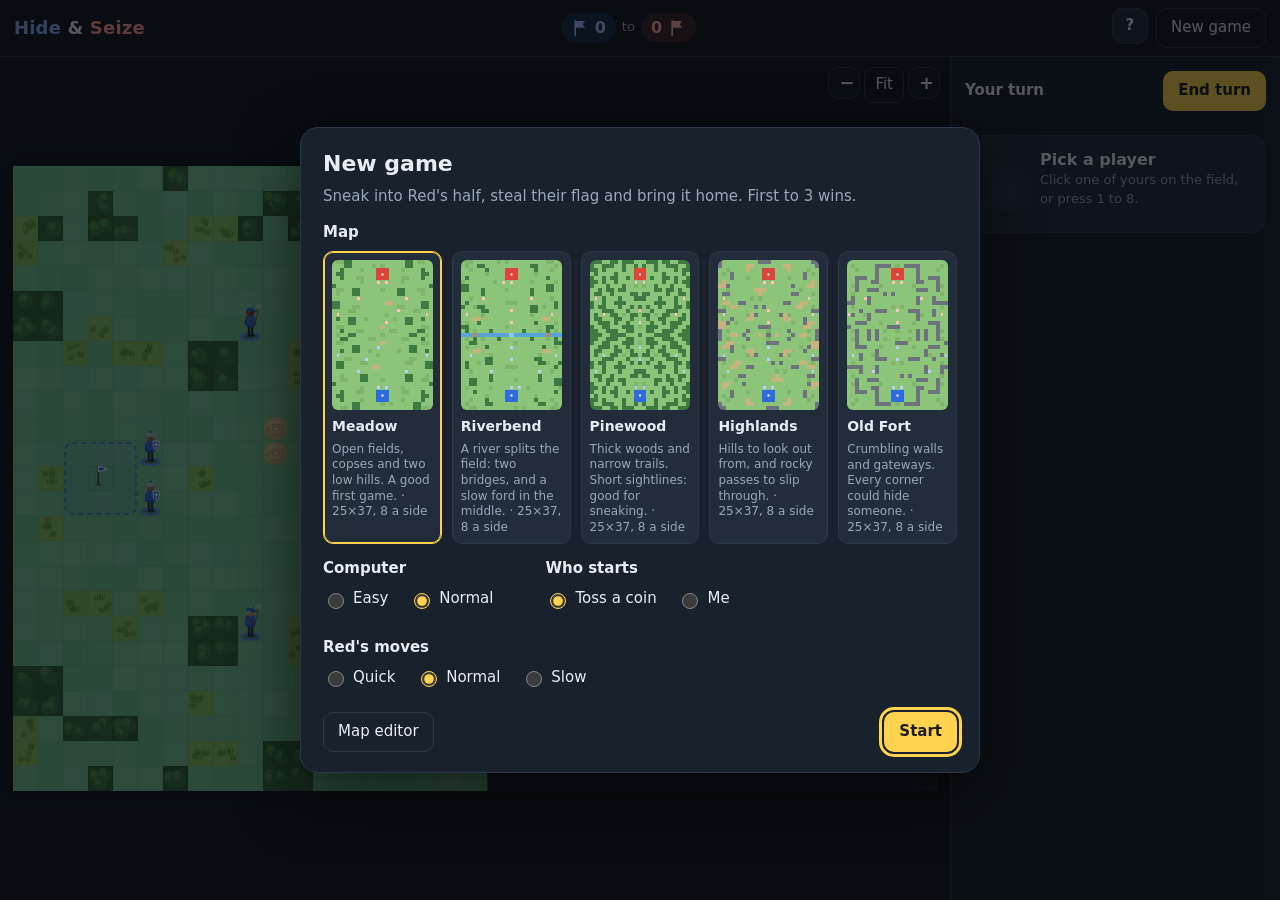
==== index.html @ 649b5154 "Hide & Seize: turn-based capture the flag, with a map editor A turn-based stealth game of capture th" ====
<!DOCTYPE html>
<html lang="en">
<head>
<meta charset="utf-8">
<meta name="viewport" content="width=device-width, initial-scale=1, viewport-fit=cover">
<meta name="referrer" content="no-referrer">
<meta name="theme-color" content="#121821">
<title>Hide &amp; Seize: turn-based capture the flag in your browser</title>
<meta name="description" content="A free turn-based stealth game of capture the flag against the computer. Hide in the long grass, steal Red's flag and get it home. Make your own maps too.">
<link rel="canonical" href="https://hideandseize.com/">
<meta property="og:type" content="website">
<meta property="og:url" content="https://hideandseize.com/">
<meta property="og:site_name" content="Hide &amp; Seize">
<meta property="og:title" content="Hide &amp; Seize: sneak in, steal their flag, bring it home">
<meta property="og:description" content="Sneak into Red's half, hide in the long grass, steal their flag and get it home before they take yours. A free turn-based capture the flag game against the computer.">
<meta property="og:image" content="https://hideandseize.com/og-image.png">
<meta property="og:image:width" content="1200">
<meta property="og:image:height" content="630">
<meta property="og:image:alt" content="A Hide &amp; Seize field from above: Blue's Runner gets away with Red's flag past Red's two Guards, while a Blue Shadow hides in the woods beside Red's Hunter">
<meta property="og:locale" content="en_GB">
<meta name="twitter:card" content="summary_large_image">
<meta name="twitter:title" content="Hide &amp; Seize: sneak in, steal their flag, bring it home">
<meta name="twitter:description" content="Sneak into Red's half, hide in the long grass, steal their flag and get it home before they take yours. A free turn-based capture the flag game against the computer.">
<meta name="twitter:image" content="https://hideandseize.com/og-image.png">
<link rel="icon" type="image/svg+xml" href="favicon.svg">
<link rel="stylesheet" href="style.css">
<script type="module" src="app.js"></script>
<script type="application/ld+json">
{
 "@context": "https://schema.org",
 "@graph": [
  {
   "@type": "WebSite",
   "@id": "https://hideandseize.com/#website",
   "name": "Hide & Seize",
   "url": "https://hideandseize.com/",
   "inLanguage": "en",
   "publisher": {
    "@id": "https://adamwoodland.com/#person"
   }
  },
  {
   "@type": "VideoGame",
   "@id": "https://hideandseize.com/#game",
   "name": "Hide & Seize",
   "url": "https://hideandseize.com/",
   "description": "A turn-based stealth game of capture the flag, played in the browser against the computer. Each side has eight players with their own speed, sight, stealth and strength; you start knowing only your own half of the field, see Red's players only while one of yours can, and win by bringing Red's flag home three times. A map editor makes new fields of any size.",
   "genre": [
    "Strategy",
    "Turn-based strategy",
    "Stealth",
    "Capture the flag"
   ],
   "playMode": "SinglePlayer",
   "numberOfPlayers": {
    "@type": "QuantitativeValue",
    "value": 1
   },
   "gamePlatform": "Web browser",
   "applicationCategory": "GameApplication",
   "applicationSubCategory": "Strategy game",
   "operatingSystem": "Any (made for a computer with a mouse and keyboard)",
   "browserRequirements": "Requires JavaScript",
   "inLanguage": "en",
   "isAccessibleForFree": true,
   "offers": {
    "@type": "Offer",
    "price": "0",
    "priceCurrency": "USD"
   },
   "image": "https://hideandseize.com/og-image.png",
   "screenshot": "https://hideandseize.com/og-image.png",
   "featureList": [
    "Turn-based capture the flag against the computer, first to 3 points",
    "Eight players a side: Scouts, Runners, Shadows, Hunters and Guards, each with their own speed, sight, stealth and strength",
    "Only your own half of the field is known at the start, and Red's players show only while one of yours can see them",
    "Sneak and hide for cover, at a cost to movement; woods and long grass hide you too",
    "Tackles succeed by chance, and a player who dodges one is winded for the rest of the turn",
    "Five built-in maps, shuffled a little every game, and a map editor for new ones from 11 × 15 to 45 × 61 squares",
    "Two computer levels, Easy and Normal; the game is saved in the browser as you play"
   ],
   "isPartOf": {
    "@id": "https://hideandseize.com/#website"
   },
   "author": {
    "@id": "https://adamwoodland.com/#person"
   }
  },
  {
   "@type": "Person",
   "@id": "https://adamwoodland.com/#person",
   "name": "Adam Woodland",
   "url": "https://adamwoodland.com/"
  }
 ]
}
</script>
<script type="application/ld+json" id="faqLd">
{
 "@context": "https://schema.org",
 "@type": "FAQPage",
 "mainEntity": [
  {
   "@type": "Question",
   "name": "What is Hide & Seize?",
   "acceptedAnswer": {
    "@type": "Answer",
    "text": "Hide & Seize is a free turn-based stealth game of capture the flag, played in your browser against the computer. You lead Blue's eight players, a Scout, two Runners, a Shadow, two Hunters and two Guards, against Red's eight: scout the far side, hide in the long grass and the woods, tackle whoever is carrying your flag, and get Red's flag back to your base."
   }
  },
  {
   "@type": "Question",
   "name": "How do you win?",
   "acceptedAnswer": {
    "@type": "Answer",
    "text": "Bring Red's flag back to your base, the squares round your own flag, three times before Red does the same to you. You can't score while Red has your flag, so get it back first: tackle whoever is carrying it and it goes straight home."
   }
  },
  {
   "@type": "Question",
   "name": "Does the computer cheat?",
   "acceptedAnswer": {
    "@type": "Answer",
    "text": "It sees your players only through its own, just as you see Red's, and it remembers where it last saw them. It does know the ground on both halves from the start, while you have to explore Red's half. There are two levels, Easy and Normal."
   }
  },
  {
   "@type": "Question",
   "name": "Can I make my own maps?",
   "acceptedAnswer": {
    "@type": "Answer",
    "text": "Yes. The map editor (under New game) paints the ground, your flag and your starting players on your half, and Red's half follows, turned round, so the two sides always match. A map can be 11 to 45 squares wide and 15 to 61 long, with 1 to 12 players a side. Your maps are kept in your browser and can be played straight away. Export one as a file to share it, or send it to adam@hideandseize.com to have it added to the game for everyone."
   }
  },
  {
   "@type": "Question",
   "name": "Is it free? Do I need an account?",
   "acceptedAnswer": {
    "@type": "Answer",
    "text": "It's free, with no account, no ads and no cookies. Your game is saved in this browser as you play, so you can close the page and carry on later."
   }
  },
  {
   "@type": "Question",
   "name": "Can I play it on a phone or tablet?",
   "acceptedAnswer": {
    "@type": "Answer",
    "text": "It's made for a computer with a mouse or trackpad and a keyboard. It works on a phone or tablet, but the squares are small, so a big screen is best."
   }
  }
 ]
}
</script>
</head>
<body>
<header class="top">
	<h1><span class="b">Hide</span> &amp; <span class="r">Seize</span></h1>
	<div class="score" aria-live="polite" aria-label="Score">
		<span class="pill blue" id="pillBlue"><span class="flagIco" id="flagBlue"></span><b id="scoreBlue">0</b></span>
		<span class="to">to</span>
		<span class="pill red" id="pillRed"><b id="scoreRed">0</b><span class="flagIco" id="flagRed"></span></span>
	</div>
	<nav class="actions">
		<button id="helpBtn" class="icon" type="button" aria-label="How to play" title="How to play">?</button>
		<button id="newBtn" class="ghost" type="button"><span class="long">New game</span><span class="short">New</span></button>
	</nav>
</header>

<main>
	<section id="boardWrap" aria-label="The field">
		<canvas id="board" tabindex="0" aria-label="The field. Use the panel or the number keys to pick a player."></canvas>
		<div class="zoom" role="group" aria-label="Zoom">
			<button id="zoomOut" type="button" class="icon" aria-label="Zoom out" title="Zoom out (−)">−</button>
			<button id="zoomFit" type="button" title="Show the whole field (0)">Fit</button>
			<button id="zoomIn" type="button" class="icon" aria-label="Zoom in" title="Zoom in (+)">+</button>
		</div>
		<p id="tip" class="tip" hidden></p>
		<div id="banner" class="banner" hidden></div>
	</section>

	<aside id="panel" aria-label="Your team">
		<div class="turnRow">
			<p id="turn" class="turn">Your turn</p>
			<button id="endBtn" class="primary" type="button">End turn</button>
		</div>
		<ol id="roster" class="roster" aria-label="Your players"></ol>
		<section id="card" class="card" aria-live="polite">
			<div class="cardHead">
				<canvas id="cIcon" class="cIcon" width="52" height="62"></canvas>
				<div class="cText">
					<p id="cName" class="cName">Pick a player</p>
					<p id="cState" class="cState">Click one of yours on the field, or press 1 to 8.</p>
				</div>
			</div>
			<p id="cSum" class="cSum"></p>
			<dl id="cTraits" class="traits"></dl>
			<div id="stances" class="seg" role="group" aria-label="How to move" hidden>
				<button type="button" data-st="walk" title="Full moves">Walk</button>
				<button type="button" data-st="sneak" title="2 fewer moves, 1 more cover">Sneak</button>
				<button type="button" data-st="hide" title="No moves, 2 more cover; can still tackle anyone who comes next to you">Hide</button>
			</div>
			<div id="tackles" class="tackles"></div>
		</section>
		<ul id="log" class="log" aria-label="What happened" aria-live="polite"></ul>
	</aside>
</main>

<dialog id="newDlg" class="sheet" aria-labelledby="newTitle">
	<h2 id="newTitle">New game</h2>
	<p class="lead">Sneak into Red's half, steal their flag and bring it home. First to 3 wins.</p>
	<fieldset>
		<legend>Map</legend>
		<div id="maps" class="maps"></div>
	</fieldset>
	<div class="opts">
		<fieldset>
			<legend>Computer</legend>
			<label><input type="radio" name="level" value="easy"> Easy</label>
			<label><input type="radio" name="level" value="normal" checked> Normal</label>
		</fieldset>
		<fieldset>
			<legend>Who starts</legend>
			<label><input type="radio" name="first" value="toss" checked> Toss a coin</label>
			<label><input type="radio" name="first" value="blue"> Me</label>
		</fieldset>
		<fieldset>
			<legend>Red's moves</legend>
			<label><input type="radio" name="speed" value="quick"> Quick</label>
			<label><input type="radio" name="speed" value="normal" checked> Normal</label>
			<label><input type="radio" name="speed" value="slow"> Slow</label>
		</fieldset>
	</div>
	<p id="record" class="small"></p>
	<div class="row">
		<a class="btn ghost left" href="editor.html">Map editor</a>
		<button id="contBtn" class="ghost" type="button" hidden>Carry on</button>
		<button id="startBtn" class="primary" type="button" autofocus>Start</button>
	</div>
</dialog>

<dialog id="helpDlg" class="sheet" aria-labelledby="helpTitle">
	<div class="sheetHead"><h2 id="helpTitle">How to play</h2><button class="icon close" type="button" aria-label="Close">✕</button></div>
	<h3>The aim</h3>
	<p>Get Red's flag back to your base, the squares round your own flag. Each time you do, it's a point, and everyone goes back to the start. First to 3 wins.</p>
	<p>You can't score while Red has your flag. Get it back by tackling whoever is carrying it: it goes straight home.</p>
	<h3>A turn</h3>
	<p>Red's moves that you can see leave a fading trail until its next turn, so you can see where everyone went. Choose how fast they play under New game.</p>
	<p>Each side has eight players: a Scout, two Runners, a Shadow, two Hunters and two Guards (a map can set its own team). Pick one of yours, then click a lit square to move there. Each player can move, then tackle once. Move them in any order, then press <b>End turn</b>.</p>
	<p>Scroll to zoom in and out, and drag to look around (or use the <b>−</b>, <b>Fit</b> and <b>+</b> buttons).</p>
	<p>Grass, long grass and bridges cost 1 move a square, woods and hills 2, a ford 3. Rocks and water can't be crossed, and you can't stand on your own flag.</p>
	<h3>Seeing and being seen</h3>
	<p>You start knowing only your own half of the field. Ground stays on the map once one of your players has seen it.</p>
	<p>Red's players show only while one of yours can see them. Each player sees a number of squares (its <b>sight</b>), less the other player's <b>cover</b>. Players right next to each other always see each other. A faded ring marks where you last saw someone.</p>
	<p>Cover comes from Stealth, long grass (+1) and woods (+2), and from how you move: <b>Sneak</b> (+1, 2 fewer moves) or <b>Hide</b> (+2, no moves). Choose before you move. On a hill or a ford you stand out (−1). Anyone carrying a flag loses their own stealth and can't sneak or hide, though woods and long grass still screen them. They do run for it (1 move more) and hang on (15% off any tackle on them).</p>
	<p>Woods and rocks block the view beyond them; from a hill you see 2 squares further, and over woods. Your move stops the moment someone new comes into sight (you keep the moves you haven't used), so you can never walk through a hidden player: you stop beside them.</p>
	<h3>Tackling</h3>
	<p>Tackle a Red player next to you (diagonals count). It takes 3 of your moves, or none if you're hiding, so a hidden player can always jump on whoever comes close.</p>
	<p>The chance starts at 50%, ±8% for each point of Strength between you, and +15% if Red couldn't see you when your turn began. It's never below 15% or above 85%. Win, and they're out. Lose, and you are. Being out means missing 2 turns, then coming back at your own base. A flag carried by whoever is out goes straight home.</p>
	<p><b>Dodging takes it out of you.</b> Whoever dodges a tackle is winded for the rest of that turn: every further tackle on them that turn gets +20%, so send in the next player.</p>
	<h3>The players</h3>
	<div id="roleTable" class="roleTable"></div>
	<p class="small">Moves = Speed + 2. Sight = Sight + 2 squares. Cover = Stealth − 2.</p>
	<h3>Keys</h3>
	<p class="small"><kbd>1</kbd>–<kbd>8</kbd> pick a player · <kbd>Tab</kbd> next player with moves · <kbd>W</kbd> walk, <kbd>S</kbd> sneak, <kbd>H</kbd> hide · <kbd>T</kbd> tackle · <kbd>E</kbd> end turn · <kbd>Esc</kbd> put down · <kbd>+</kbd> <kbd>−</kbd> zoom, <kbd>0</kbd> fit, arrow keys look around</p>
	<p class="small">Each game shuffles some of the woods and long grass on both halves, so the far side is never quite what you expect.</p>
	<h3>Questions</h3>
	<div class="faq">
		<h4>What is Hide &amp; Seize?</h4>
		<p>Hide &amp; Seize is a free turn-based stealth game of capture the flag, played in your browser against the computer. You lead Blue's eight players, a Scout, two Runners, a Shadow, two Hunters and two Guards, against Red's eight: scout the far side, hide in the long grass and the woods, tackle whoever is carrying your flag, and get Red's flag back to your base.</p>
		<h4>How do you win?</h4>
		<p>Bring Red's flag back to your base, the squares round your own flag, three times before Red does the same to you. You can't score while Red has your flag, so get it back first: tackle whoever is carrying it and it goes straight home.</p>
		<h4>Does the computer cheat?</h4>
		<p>It sees your players only through its own, just as you see Red's, and it remembers where it last saw them. It does know the ground on both halves from the start, while you have to explore Red's half. There are two levels, Easy and Normal.</p>
		<h4>Can I make my own maps?</h4>
		<p>Yes. The map editor (under New game) paints the ground, your flag and your starting players on your half, and Red's half follows, turned round, so the two sides always match. A map can be 11 to 45 squares wide and 15 to 61 long, with 1 to 12 players a side. Your maps are kept in your browser and can be played straight away. Export one as a file to share it, or send it to adam@hideandseize.com to have it added to the game for everyone.</p>
		<h4>Is it free? Do I need an account?</h4>
		<p>It's free, with no account, no ads and no cookies. Your game is saved in this browser as you play, so you can close the page and carry on later.</p>
		<h4>Can I play it on a phone or tablet?</h4>
		<p>It's made for a computer with a mouse or trackpad and a keyboard. It works on a phone or tablet, but the squares are small, so a big screen is best.</p>
	</div>
	<p class="small credit">Design, code and content developed with the assistance of AI (Anthropic Claude).<br><a href="https://games.adamwoodland.com/">More games at Adam's Arcade</a> · Made by <a href="https://adamwoodland.com/">Adam Woodland</a></p>
</dialog>

<dialog id="overDlg" class="sheet" aria-labelledby="overTitle">
	<h2 id="overTitle">Game over</h2>
	<p id="overText" class="lead"></p>
	<dl id="overStats" class="stats"></dl>
	<div class="row">
		<button id="againBtn" class="primary" type="button">Play again</button>
		<button id="overNewBtn" class="ghost" type="button">Change map</button>
	</div>
</dialog>
</body>
</html>
---- style.css ----
:root {
	--bg: #121821; --panel: #19212d; --panel2: #222c3b; --line: #2c3747;
	--ink: #e8edf4; --muted: #9aa7b9; --blue: #2f6be0; --blueInk: #a9c2ff; --red: #dd4339; --redInk: #ffb0a8; --gold: #ffd34d;
	color-scheme: dark;
}
* { box-sizing: border-box; }
html, body { height: 100%; }
body {
	margin: 0; background: var(--bg); color: var(--ink);
	font: 15px/1.45 system-ui, -apple-system, "Segoe UI", Roboto, sans-serif;
	display: flex; flex-direction: column; height: 100dvh; overflow: hidden;
}
[hidden] { display: none !important; }
a { color: var(--blueInk); }

/* ---- Header ---- */
.top {
	display: flex; align-items: center; gap: 12px;
	padding: calc(8px + env(safe-area-inset-top, 0px)) max(14px, env(safe-area-inset-right, 0px)) 8px max(14px, env(safe-area-inset-left, 0px));
	border-bottom: 1px solid var(--line);
}
h1 { font-size: 18px; margin: 0; font-weight: 800; white-space: nowrap; letter-spacing: 0.01em; }
h1 .b { color: #8eb0ff; }
h1 .r { color: #ff9a90; }
.score { display: flex; align-items: center; gap: 6px; margin: 0 auto; }
.pill { display: inline-flex; align-items: center; gap: 6px; padding: 3px 10px; border-radius: 999px; font-weight: 800; font-variant-numeric: tabular-nums; font-size: 16px; }
.pill.blue { background: rgba(47, 107, 224, 0.2); color: var(--blueInk); }
.pill.red { background: rgba(221, 67, 57, 0.2); color: var(--redInk); }
.pill .flagIco { display: inline-flex; transition: opacity 0.2s; }
.pill.gone .flagIco { opacity: 0.25; }
.to { color: var(--muted); font-size: 13px; }
.actions { display: flex; gap: 8px; }
.ico { width: 18px; height: 18px; fill: currentColor; display: block; flex: none; }

/* ---- Buttons ---- */
button { font: inherit; color: inherit; cursor: pointer; border-radius: 10px; border: 1px solid var(--line); background: var(--panel2); padding: 8px 14px; }
button:hover:not(:disabled) { border-color: #435064; }
button:disabled { opacity: 0.42; cursor: default; }
button.primary { background: var(--gold); color: #1b1d22; border-color: transparent; font-weight: 800; }
button.primary:hover:not(:disabled) { background: #ffdd70; }
button.ghost { background: transparent; }
button.icon { width: 36px; height: 36px; padding: 0; font-weight: 800; }
a.btn { display: inline-flex; align-items: center; text-decoration: none; color: inherit; border-radius: 10px; border: 1px solid var(--line); padding: 8px 14px; background: var(--panel2); }
a.btn.ghost { background: transparent; }
.row .left { margin-right: auto; }
:focus-visible { outline: 3px solid var(--gold); outline-offset: 2px; }

/* ---- Field and panel ---- */
main { flex: 1; min-height: 0; display: grid; grid-template-columns: minmax(0, 1fr) 330px; }
/* The canvas sits over its box, so it never sizes or scrolls it (a focused canvas would otherwise be
   scrolled into view, and taps would land on the wrong squares). */
#boardWrap { position: relative; min-width: 0; min-height: 0; overflow: hidden; overflow: clip; }
#board { position: absolute; left: 0; top: 0; display: block; touch-action: none; outline: none; }
.zoom { position: absolute; top: 10px; right: 10px; display: flex; gap: 4px; z-index: 1; }
.zoom button { background: rgba(20, 26, 36, 0.88); padding: 6px 10px; }
.zoom button.icon { width: 32px; height: 32px; font-size: 18px; line-height: 1; }
.tip {
	position: absolute; left: 12px; bottom: 12px; margin: 0; max-width: min(520px, calc(100% - 24px));
	background: rgba(14, 19, 27, 0.92); border: 1px solid var(--line); border-radius: 10px; padding: 6px 10px;
	font-size: 13px; color: var(--ink); pointer-events: none;
}
.banner {
	position: absolute; left: 50%; top: 42%; transform: translate(-50%, -50%);
	padding: 14px 24px; border-radius: 16px; text-align: center; pointer-events: none;
	background: rgba(14, 19, 27, 0.94); border: 1px solid var(--line); box-shadow: 0 10px 40px rgba(0, 0, 0, 0.5);
	font-weight: 800; font-size: 22px; animation: pop 0.22s ease-out;
}
.banner.blue { border-color: var(--blue); color: var(--blueInk); }
.banner.red { border-color: var(--red); color: var(--redInk); }
.banner small { display: block; font-size: 14px; font-weight: 600; color: var(--muted); margin-top: 2px; }
@keyframes pop { from { transform: translate(-50%, -50%) scale(0.9); opacity: 0; } }

#panel {
	border-left: 1px solid var(--line); background: var(--panel); display: flex; flex-direction: column; gap: 12px;
	padding: 14px max(14px, env(safe-area-inset-right, 0px)) calc(14px + env(safe-area-inset-bottom, 0px)) 14px; overflow: auto; min-height: 0;
}
.turnRow { display: flex; align-items: center; justify-content: space-between; gap: 10px; }
.turn { margin: 0; font-weight: 700; }
.turn small { display: block; font-weight: 500; color: var(--muted); font-size: 13px; }
.turn.red { color: var(--redInk); }
.turn.red::before { content: ""; display: inline-block; width: 8px; height: 8px; border-radius: 50%; background: var(--red); margin-right: 8px; vertical-align: 2px; animation: blink 1s infinite alternate; }
@keyframes blink { to { opacity: 0.25; } }

.roster { list-style: none; margin: 0; padding: 0; display: grid; grid-template-columns: repeat(4, minmax(0, 1fr)); gap: 6px; }
.roster button {
	width: 100%; padding: 6px 2px 5px; display: flex; flex-direction: column; align-items: center; gap: 3px; font-size: 12px; line-height: 1.2;
	background: var(--panel2); position: relative;
}
.roster .pt { display: block; }
.roster .nm { font-weight: 600; }
.roster .st { color: var(--muted); font-size: 11px; white-space: nowrap; }
.roster button[aria-pressed="true"] { border-color: var(--gold); box-shadow: 0 0 0 1px var(--gold) inset; }
.roster button.done .pt { opacity: 0.5; }
.roster button.out .pt { opacity: 0.25; filter: grayscale(1); }
.roster button.ready::after { content: ""; position: absolute; top: 5px; right: 6px; width: 7px; height: 7px; border-radius: 50%; background: var(--gold); }
.roster button.flag .st { color: var(--gold); font-weight: 700; }

.card { background: var(--panel2); border: 1px solid var(--line); border-radius: 14px; padding: 12px; display: flex; flex-direction: column; gap: 10px; }
.cardHead { display: flex; align-items: center; gap: 10px; }
.cIcon { width: 52px; height: 62px; flex: none; background: radial-gradient(circle at 50% 70%, #2d394b, transparent 70%); border-radius: 10px; }
.cName { margin: 0; font-weight: 800; font-size: 16px; }
.cState { margin: 0; color: var(--muted); font-size: 13px; }
.cSum { display: none; margin: 0; font-size: 12px; color: var(--muted); }
.short { display: none; }
.traits { margin: 0; display: grid; grid-template-columns: auto 1fr auto; gap: 4px 10px; align-items: center; font-size: 13px; }
.traits dt { color: var(--muted); }
.traits dd { margin: 0; }
.traits .pips { display: flex; gap: 3px; }
.traits .pips i { width: 14px; height: 6px; border-radius: 3px; background: #384356; }
.traits .pips i.on { background: var(--gold); }
.traits .val { color: var(--ink); text-align: right; font-variant-numeric: tabular-nums; }
.seg { display: grid; grid-template-columns: repeat(3, 1fr); gap: 0; border: 1px solid var(--line); border-radius: 10px; overflow: hidden; }
.seg button { border: 0; border-radius: 0; background: transparent; padding: 7px 4px; }
.seg button + button { border-left: 1px solid var(--line); }
.seg button[aria-pressed="true"] { background: var(--blue); color: #fff; font-weight: 700; }
.tackles { display: flex; flex-direction: column; gap: 6px; }
.tackles:empty { display: none; }
.tackles button { text-align: left; display: flex; align-items: center; gap: 8px; border-color: rgba(221, 67, 57, 0.6); }
.tackles button .pc { margin-left: auto; font-weight: 800; font-variant-numeric: tabular-nums; }
.tackles button.armed { background: rgba(255, 211, 77, 0.16); border-color: var(--gold); }
.tackles .why { font-size: 12px; color: var(--muted); margin: -2px 0 0 2px; }

.log { list-style: none; margin: 0; padding: 0; display: flex; flex-direction: column; gap: 4px; font-size: 13px; color: var(--muted); }
.log li:first-child { color: var(--ink); }
.log li.blue { border-left: 3px solid var(--blue); padding-left: 8px; }
.log li.red { border-left: 3px solid var(--red); padding-left: 8px; }
.log li.big { font-weight: 700; }

/* ---- Dialogs ---- */
.sheet {
	background: var(--panel); color: var(--ink); border: 1px solid var(--line); border-radius: 18px;
	width: min(680px, calc(100% - 24px)); max-height: calc(100dvh - 24px); overflow: auto; padding: 20px 22px;
	box-shadow: 0 20px 60px rgba(0, 0, 0, 0.6);
}
.sheet::backdrop { background: rgba(5, 8, 12, 0.65); }
.sheet h2 { margin: 0 0 6px; font-size: 22px; }
.sheet h3 { margin: 18px 0 4px; font-size: 15px; color: var(--gold); }
.sheet p { margin: 6px 0; }
.sheetHead { display: flex; align-items: center; justify-content: space-between; gap: 10px; position: sticky; top: -20px; background: var(--panel); padding-top: 2px; z-index: 1; }
.lead { color: var(--muted); }
.small { font-size: 13px; color: var(--muted); }
.credit { margin-top: 18px; }
.faq h4 { margin: 12px 0 2px; font-size: 14px; }
.faq p { margin: 0 0 6px; }
kbd { background: var(--panel2); border: 1px solid var(--line); border-radius: 5px; padding: 0 5px; font-size: 12px; }
fieldset { border: 0; margin: 14px 0 0; padding: 0; }
legend { font-weight: 700; margin-bottom: 8px; padding: 0; }
.maps { display: grid; grid-template-columns: repeat(auto-fill, minmax(118px, 1fr)); gap: 10px; }
.maps button { padding: 8px; display: flex; flex-direction: column; gap: 6px; text-align: left; background: var(--panel2); }
.maps button[aria-pressed="true"] { border-color: var(--gold); box-shadow: 0 0 0 1px var(--gold) inset; }
.maps canvas { width: 100%; height: auto; border-radius: 6px; display: block; image-rendering: pixelated; }
.maps b { font-size: 14px; }
.mapsHead { grid-column: 1 / -1; margin: 8px 0 0; font-weight: 700; color: var(--muted); }
.maps span { font-size: 12px; color: var(--muted); line-height: 1.3; }
.opts { display: flex; flex-wrap: wrap; gap: 8px 36px; }
.opts label { display: inline-flex; align-items: center; gap: 6px; margin-right: 16px; cursor: pointer; }
input[type="radio"] { accent-color: var(--gold); width: 16px; height: 16px; }
.row { display: flex; justify-content: flex-end; gap: 10px; margin-top: 18px; flex-wrap: wrap; }
.stats { display: grid; grid-template-columns: auto auto auto; gap: 4px 18px; margin: 12px 0 0; font-variant-numeric: tabular-nums; }
.stats dt { color: var(--muted); }
.stats dd { margin: 0; }
.roleTable { overflow-x: auto; }
.roleTable table { border-collapse: collapse; width: 100%; font-size: 13px; }
.roleTable th, .roleTable td { padding: 5px 8px; border-bottom: 1px solid var(--line); text-align: left; vertical-align: top; }
.roleTable td.n { text-align: center; font-variant-numeric: tabular-nums; }
.roleTable .who { display: flex; align-items: center; gap: 6px; font-weight: 700; white-space: nowrap; }
.roleTable .who canvas { display: block; }

/* ---- Phones: the field on top, a compact panel below ---- */
@media (max-width: 760px) {
	h1 { font-size: 16px; }
	.actions .ghost { padding: 6px 10px; }
	main { grid-template-columns: 1fr; grid-template-rows: minmax(0, 1fr) auto; }
	/* A fixed height, so picking a player never resizes the field under your finger; extra lines scroll. */
	#panel {
		border-left: 0; border-top: 1px solid var(--line); height: min(266px, 48dvh); gap: 8px;
		padding: 8px max(10px, env(safe-area-inset-right, 0px)) calc(8px + env(safe-area-inset-bottom, 0px)) max(10px, env(safe-area-inset-left, 0px));
	}
	.turnRow button { padding: 7px 14px; }
	.long { display: none; }
	.short { display: inline; }
	.roster .nm { display: none; }
	.roster button { padding: 5px 2px 4px; gap: 2px; }
	.card { padding: 8px 10px; gap: 6px; display: grid; grid-template-columns: minmax(0, 1fr) auto; align-items: center; }
	.card > .cSum, .card > .tackles { grid-column: 1 / -1; }
	.cardHead { gap: 8px; min-width: 0; }
	.cText { min-width: 0; }
	.cState { font-size: 12px; line-height: 1.3; }
	.cName { font-size: 14px; }
	.cSum { display: block; }
	.traits { display: none; }
	.seg { grid-template-columns: repeat(3, auto); }
	.seg button { padding: 6px 9px; font-size: 13px; }
	.turn small { display: inline; margin-left: 6px; }
	.maps { grid-template-columns: repeat(auto-fill, minmax(96px, 1fr)); gap: 8px; }
	.maps button { padding: 6px; }
	.maps span { display: none; }
	.log { display: none; }
	.tip { left: 8px; bottom: 8px; font-size: 12px; }
	.banner { font-size: 18px; padding: 10px 16px; }
}
@media (max-width: 380px) {
	.to { display: none; }
	h1 { font-size: 15px; }
}
@media (prefers-reduced-motion: reduce) {
	.banner, .turn.red::before { animation: none; }
}
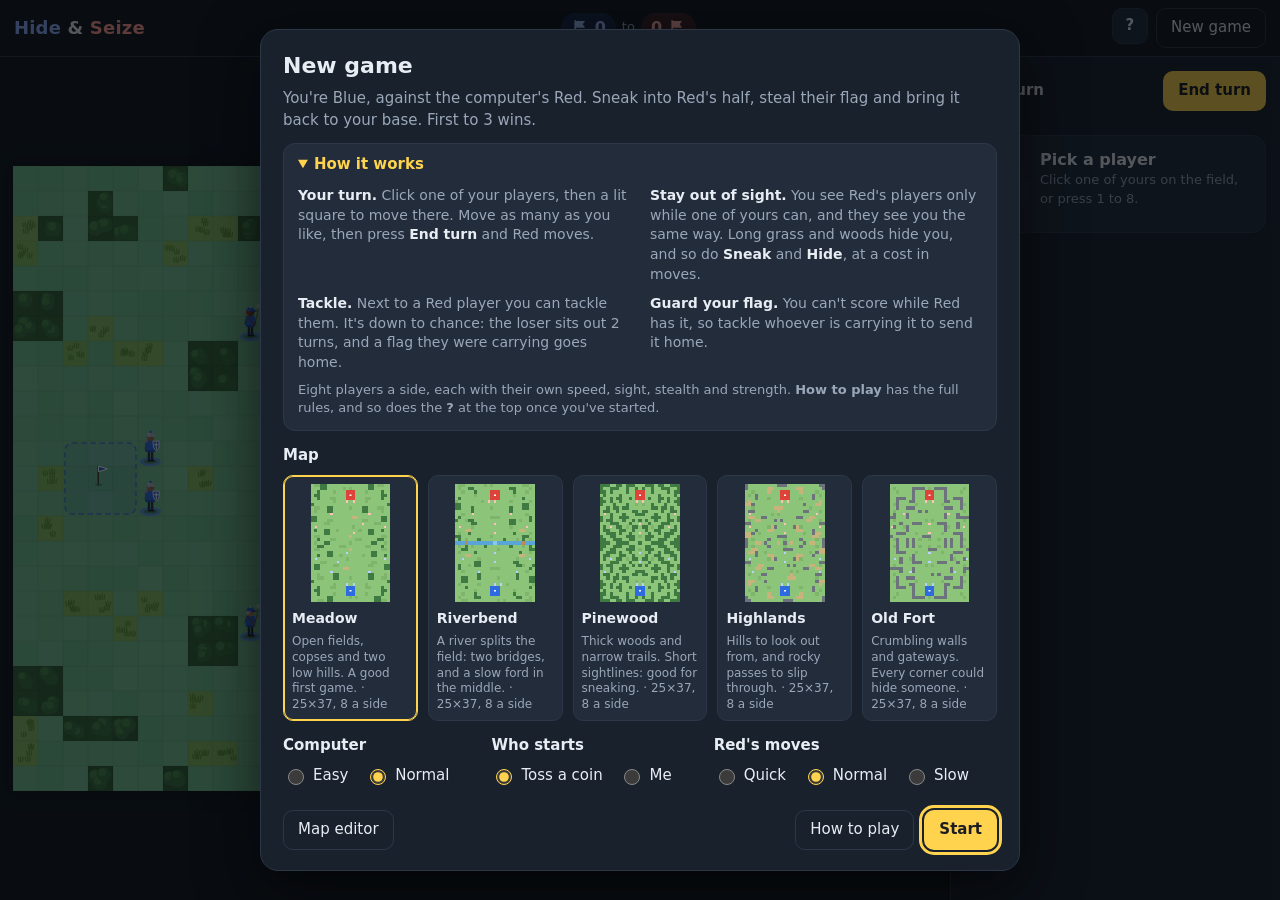
==== commit b1a3b5ac: "New game explains the game before you start The first screen now says you're Blue against the comput" ====
--- a/index.html
+++ b/index.html
@@ -207,7 +207,17 @@
 
 <dialog id="newDlg" class="sheet" aria-labelledby="newTitle">
 	<h2 id="newTitle">New game</h2>
-	<p class="lead">Sneak into Red's half, steal their flag and bring it home. First to 3 wins.</p>
+	<p class="lead">You're Blue, against the computer's Red. Sneak into Red's half, steal their flag and bring it back to your base. First to 3 wins.</p>
+	<details id="intro" class="intro">
+		<summary>How it works</summary>
+		<ul class="introList">
+			<li><b>Your turn.</b> Click one of your players, then a lit square to move there. Move as many as you like, then press <b>End turn</b> and Red moves.</li>
+			<li><b>Stay out of sight.</b> You see Red's players only while one of yours can, and they see you the same way. Long grass and woods hide you, and so do <b>Sneak</b> and <b>Hide</b>, at a cost in moves.</li>
+			<li><b>Tackle.</b> Next to a Red player you can tackle them. It's down to chance: the loser sits out 2 turns, and a flag they were carrying goes home.</li>
+			<li><b>Guard your flag.</b> You can't score while Red has it, so tackle whoever is carrying it to send it home.</li>
+		</ul>
+		<p class="small">Eight players a side, each with their own speed, sight, stealth and strength. <b>How to play</b> has the full rules, and so does the <b>?</b> at the top once you've started.</p>
+	</details>
 	<fieldset>
 		<legend>Map</legend>
 		<div id="maps" class="maps"></div>
@@ -233,8 +243,9 @@
 	<p id="record" class="small"></p>
 	<div class="row">
 		<a class="btn ghost left" href="editor.html">Map editor</a>
+		<button id="rulesBtn" class="ghost" type="button">How to play</button>
 		<button id="contBtn" class="ghost" type="button" hidden>Carry on</button>
-		<button id="startBtn" class="primary" type="button" autofocus>Start</button>
+		<button id="startBtn" class="primary" type="button">Start</button>
 	</div>
 </dialog>
 
--- a/style.css
+++ b/style.css
@@ -138,6 +138,12 @@
 .sheet p { margin: 6px 0; }
 .sheetHead { display: flex; align-items: center; justify-content: space-between; gap: 10px; position: sticky; top: -20px; background: var(--panel); padding-top: 2px; z-index: 1; }
 .lead { color: var(--muted); }
+.intro { margin: 12px 0 0; background: var(--panel2); border: 1px solid var(--line); border-radius: 12px; padding: 10px 14px; }
+.intro summary { cursor: pointer; font-weight: 700; color: var(--gold); }
+.introList { margin: 10px 0 4px; padding: 0; list-style: none; display: grid; grid-template-columns: 1fr 1fr; gap: 10px 20px; font-size: 14px; line-height: 1.4; color: var(--muted); }
+.introList b { color: var(--ink); }
+.intro .small { margin: 8px 0 2px; }
+@media (max-width: 560px) { .introList { grid-template-columns: 1fr; } }
 .small { font-size: 13px; color: var(--muted); }
 .credit { margin-top: 18px; }
 .faq h4 { margin: 12px 0 2px; font-size: 14px; }
@@ -152,8 +158,18 @@
 .maps b { font-size: 14px; }
 .mapsHead { grid-column: 1 / -1; margin: 8px 0 0; font-weight: 700; color: var(--muted); }
 .maps span { font-size: 12px; color: var(--muted); line-height: 1.3; }
-.opts { display: flex; flex-wrap: wrap; gap: 8px 36px; }
-.opts label { display: inline-flex; align-items: center; gap: 6px; margin-right: 16px; cursor: pointer; }
+.opts { display: flex; flex-wrap: wrap; gap: 8px 30px; }
+.opts label { display: inline-flex; align-items: center; gap: 6px; margin-right: 12px; cursor: pointer; }
+#newDlg { width: min(760px, calc(100% - 24px)); }
+/* (short screens: smaller map previews, so the whole first screen fits) */
+@media (max-height: 900px) and (min-width: 561px) { .maps canvas { height: 118px; object-fit: contain; } }
+@media (max-height: 820px) and (min-width: 561px) {
+	.maps canvas { height: 84px; }
+	#newDlg { padding: 14px 20px; }
+	#newDlg fieldset { margin-top: 10px; }
+	#newDlg .row { margin-top: 12px; }
+	.introList { gap: 6px 20px; margin-top: 8px; }
+}
 input[type="radio"] { accent-color: var(--gold); width: 16px; height: 16px; }
 .row { display: flex; justify-content: flex-end; gap: 10px; margin-top: 18px; flex-wrap: wrap; }
 .stats { display: grid; grid-template-columns: auto auto auto; gap: 4px 18px; margin: 12px 0 0; font-variant-numeric: tabular-nums; }
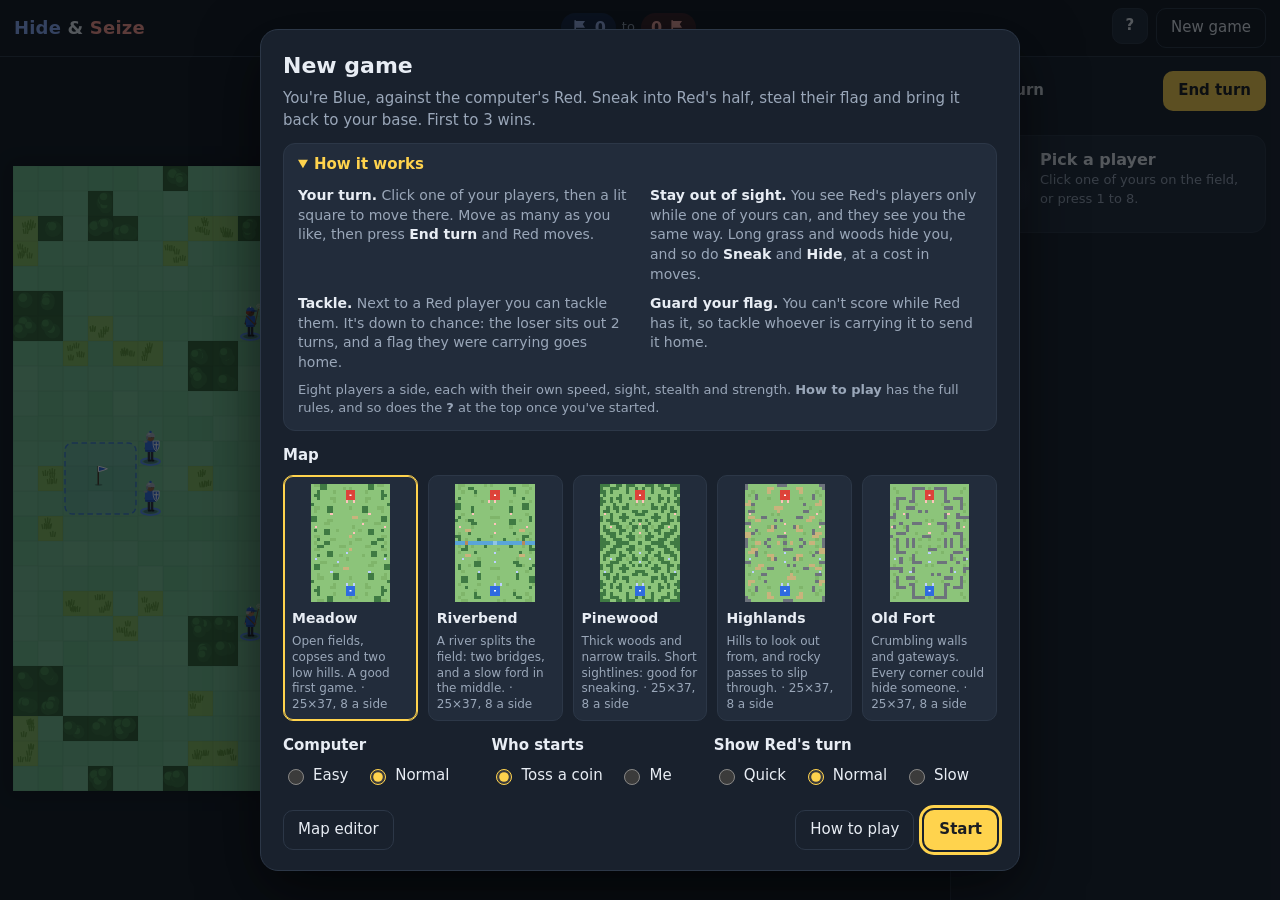
==== commit fc852489: "Say who moves first after a point; end a turn that starts with a point - The side that lost the poin" ====
--- a/index.html
+++ b/index.html
@@ -113,7 +113,7 @@
    "name": "How do you win?",
    "acceptedAnswer": {
     "@type": "Answer",
-    "text": "Bring Red's flag back to your base, the squares round your own flag, three times before Red does the same to you. You can't score while Red has your flag, so get it back first: tackle whoever is carrying it and it goes straight home."
+    "text": "Bring Red's flag back to your base, the squares round your own flag, three times before Red does the same to you. You can't score while Red has your flag, so get it back first: tackle whoever is carrying it and it goes straight home. After each point everyone goes back to the start, and the side that lost it moves first."
    }
   },
   {
@@ -121,7 +121,7 @@
    "name": "Does the computer cheat?",
    "acceptedAnswer": {
     "@type": "Answer",
-    "text": "It sees your players only through its own, just as you see Red's, and it remembers where it last saw them. It does know the ground on both halves from the start, while you have to explore Red's half. There are two levels, Easy and Normal."
+    "text": "No. It sees your players only through its own, just as you see Red's, and it remembers where it last saw them. Like you, it knows only the ground its players have seen and can only move onto that, guessing the rest from its own half. There are two levels, Easy and Normal."
    }
   },
   {
@@ -234,7 +234,7 @@
 			<label><input type="radio" name="first" value="blue"> Me</label>
 		</fieldset>
 		<fieldset>
-			<legend>Red's moves</legend>
+			<legend>Show Red's turn</legend>
 			<label><input type="radio" name="speed" value="quick"> Quick</label>
 			<label><input type="radio" name="speed" value="normal" checked> Normal</label>
 			<label><input type="radio" name="speed" value="slow"> Slow</label>
@@ -252,17 +252,19 @@
 <dialog id="helpDlg" class="sheet" aria-labelledby="helpTitle">
 	<div class="sheetHead"><h2 id="helpTitle">How to play</h2><button class="icon close" type="button" aria-label="Close">✕</button></div>
 	<h3>The aim</h3>
-	<p>Get Red's flag back to your base, the squares round your own flag. Each time you do, it's a point, and everyone goes back to the start. First to 3 wins.</p>
+	<p>Get Red's flag back to your base, the squares round your own flag. Each time you do, it's a point, and everyone goes back to the start. The side that lost the point moves first. First to 3 wins.</p>
+	<p>Who starts, under New game (a coin toss, or you), decides only the game's first turn.</p>
 	<p>You can't score while Red has your flag. Get it back by tackling whoever is carrying it: it goes straight home.</p>
 	<h3>A turn</h3>
-	<p>Red's moves that you can see leave a fading trail until its next turn, so you can see where everyone went. Choose how fast they play under New game.</p>
+	<p>Red's moves that you can see leave a fading trail until its next turn, so you can see where everyone went. How fast Red's turn plays out on screen is up to you: <b>Show Red's turn</b> under New game. It changes only the animation, not how Red plays.</p>
 	<p>Each side has eight players: a Scout, two Runners, a Shadow, two Hunters and two Guards (a map can set its own team). Pick one of yours, then click a lit square to move there. Each player can move, then tackle once. Move them in any order, then press <b>End turn</b>.</p>
 	<p>Scroll to zoom in and out, and drag to look around (or use the <b>−</b>, <b>Fit</b> and <b>+</b> buttons).</p>
-	<p>Grass, long grass and bridges cost 1 move a square, woods and hills 2, a ford 3. Rocks and water can't be crossed, and you can't stand on your own flag.</p>
+	<p>Grass, long grass and bridges cost 1 move a square, woods and hills 2, a ford or water 3. Rocks can't be crossed, and you can't stand on your own flag. Picking up a flag takes a move.</p>
+	<p><b>Water soaks you.</b> Wade through it and until the end of your next turn you have 1 less Speed, Sight, Stealth and Strength (a ford, the shallow crossing, doesn't). Drops show who is soaked.</p>
 	<h3>Seeing and being seen</h3>
 	<p>You start knowing only your own half of the field. Ground stays on the map once one of your players has seen it.</p>
 	<p>Red's players show only while one of yours can see them. Each player sees a number of squares (its <b>sight</b>), less the other player's <b>cover</b>. Players right next to each other always see each other. A faded ring marks where you last saw someone.</p>
-	<p>Cover comes from Stealth, long grass (+1) and woods (+2), and from how you move: <b>Sneak</b> (+1, 2 fewer moves) or <b>Hide</b> (+2, no moves). Choose before you move. On a hill or a ford you stand out (−1). Anyone carrying a flag loses their own stealth and can't sneak or hide, though woods and long grass still screen them. They do run for it (1 move more) and hang on (15% off any tackle on them).</p>
+	<p>Cover comes from Stealth, long grass (+1) and woods (+2), and from how you move: <b>Sneak</b> (+1, 2 fewer moves) or <b>Hide</b> (+2, no moves). Choose before you move. On a hill, a ford or in water you stand out (−1). Anyone carrying a flag loses their own stealth and can't sneak or hide, though woods and long grass still screen them. They do run for it (1 move more) and hang on (15% off any tackle on them).</p>
 	<p>Woods and rocks block the view beyond them; from a hill you see 2 squares further, and over woods. Your move stops the moment someone new comes into sight (you keep the moves you haven't used), so you can never walk through a hidden player: you stop beside them.</p>
 	<h3>Tackling</h3>
 	<p>Tackle a Red player next to you (diagonals count). It takes 3 of your moves, or none if you're hiding, so a hidden player can always jump on whoever comes close.</p>
@@ -279,9 +281,9 @@
 		<h4>What is Hide &amp; Seize?</h4>
 		<p>Hide &amp; Seize is a free turn-based stealth game of capture the flag, played in your browser against the computer. You lead Blue's eight players, a Scout, two Runners, a Shadow, two Hunters and two Guards, against Red's eight: scout the far side, hide in the long grass and the woods, tackle whoever is carrying your flag, and get Red's flag back to your base.</p>
 		<h4>How do you win?</h4>
-		<p>Bring Red's flag back to your base, the squares round your own flag, three times before Red does the same to you. You can't score while Red has your flag, so get it back first: tackle whoever is carrying it and it goes straight home.</p>
+		<p>Bring Red's flag back to your base, the squares round your own flag, three times before Red does the same to you. You can't score while Red has your flag, so get it back first: tackle whoever is carrying it and it goes straight home. After each point everyone goes back to the start, and the side that lost it moves first.</p>
 		<h4>Does the computer cheat?</h4>
-		<p>It sees your players only through its own, just as you see Red's, and it remembers where it last saw them. It does know the ground on both halves from the start, while you have to explore Red's half. There are two levels, Easy and Normal.</p>
+		<p>No. It sees your players only through its own, just as you see Red's, and it remembers where it last saw them. Like you, it knows only the ground its players have seen and can only move onto that, guessing the rest from its own half. There are two levels, Easy and Normal.</p>
 		<h4>Can I make my own maps?</h4>
 		<p>Yes. The map editor (under New game) paints the ground, your flag and your starting players on your half, and Red's half follows, turned round, so the two sides always match. A map can be 11 to 45 squares wide and 15 to 61 long, with 1 to 12 players a side. Your maps are kept in your browser and can be played straight away. Export one as a file to share it, or send it to adam@hideandseize.com to have it added to the game for everyone.</p>
 		<h4>Is it free? Do I need an account?</h4>
--- a/style.css
+++ b/style.css
@@ -108,6 +108,7 @@
 .traits .pips { display: flex; gap: 3px; }
 .traits .pips i { width: 14px; height: 6px; border-radius: 3px; background: #384356; }
 .traits .pips i.on { background: var(--gold); }
+.traits .pips i.wet { background: #4f8fd6; }
 .traits .val { color: var(--ink); text-align: right; font-variant-numeric: tabular-nums; }
 .seg { display: grid; grid-template-columns: repeat(3, 1fr); gap: 0; border: 1px solid var(--line); border-radius: 10px; overflow: hidden; }
 .seg button { border: 0; border-radius: 0; background: transparent; padding: 7px 4px; }
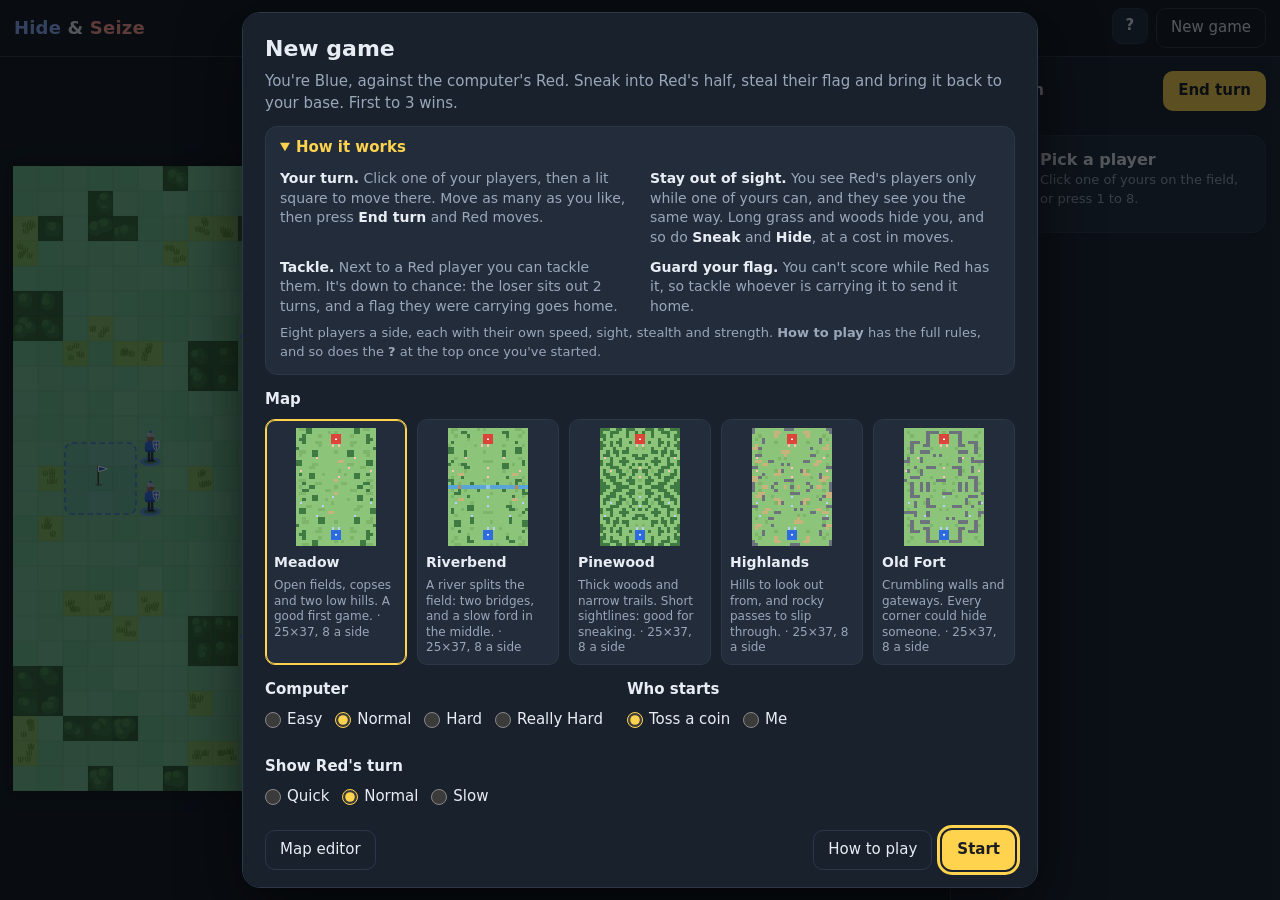
==== commit 2c32f51d: "Hard and Really Hard computer levels, and three fixes at every level Two new levels under Computer, " ====
--- a/index.html
+++ b/index.html
@@ -77,7 +77,7 @@
     "Sneak and hide for cover, at a cost to movement; woods and long grass hide you too",
     "Tackles succeed by chance, and a player who dodges one is winded for the rest of the turn",
     "Five built-in maps, shuffled a little every game, and a map editor for new ones from 11 × 15 to 45 × 61 squares",
-    "Two computer levels, Easy and Normal; the game is saved in the browser as you play"
+    "Four computer levels, from Easy to Really Hard; the game is saved in the browser as you play"
    ],
    "isPartOf": {
     "@id": "https://hideandseize.com/#website"
@@ -121,7 +121,7 @@
    "name": "Does the computer cheat?",
    "acceptedAnswer": {
     "@type": "Answer",
-    "text": "No. It sees your players only through its own, just as you see Red's, and it remembers where it last saw them. Like you, it knows only the ground its players have seen and can only move onto that, guessing the rest from its own half. There are two levels, Easy and Normal."
+    "text": "No. It sees your players only through its own, just as you see Red's, and it remembers where it last saw them. Like you, it knows only the ground its players have seen and can only move onto that, guessing the rest from its own half. There are four levels, Easy, Normal, Hard and Really Hard. The harder ones get no extra moves, luck or sight: they play by the same rules and plan more carefully."
    }
   },
   {
@@ -227,6 +227,8 @@
 			<legend>Computer</legend>
 			<label><input type="radio" name="level" value="easy"> Easy</label>
 			<label><input type="radio" name="level" value="normal" checked> Normal</label>
+			<label><input type="radio" name="level" value="hard"> Hard</label>
+			<label><input type="radio" name="level" value="reallyhard"> Really Hard</label>
 		</fieldset>
 		<fieldset>
 			<legend>Who starts</legend>
@@ -283,7 +285,7 @@
 		<h4>How do you win?</h4>
 		<p>Bring Red's flag back to your base, the squares round your own flag, three times before Red does the same to you. You can't score while Red has your flag, so get it back first: tackle whoever is carrying it and it goes straight home. After each point everyone goes back to the start, and the side that lost it moves first.</p>
 		<h4>Does the computer cheat?</h4>
-		<p>No. It sees your players only through its own, just as you see Red's, and it remembers where it last saw them. Like you, it knows only the ground its players have seen and can only move onto that, guessing the rest from its own half. There are two levels, Easy and Normal.</p>
+		<p>No. It sees your players only through its own, just as you see Red's, and it remembers where it last saw them. Like you, it knows only the ground its players have seen and can only move onto that, guessing the rest from its own half. There are four levels, Easy, Normal, Hard and Really Hard. The harder ones get no extra moves, luck or sight: they play by the same rules and plan more carefully.</p>
 		<h4>Can I make my own maps?</h4>
 		<p>Yes. The map editor (under New game) paints the ground, your flag and your starting players on your half, and Red's half follows, turned round, so the two sides always match. A map can be 11 to 45 squares wide and 15 to 61 long, with 1 to 12 players a side. Your maps are kept in your browser and can be played straight away. Export one as a file to share it, or send it to adam@hideandseize.com to have it added to the game for everyone.</p>
 		<h4>Is it free? Do I need an account?</h4>
--- a/style.css
+++ b/style.css
@@ -155,13 +155,17 @@
 .maps { display: grid; grid-template-columns: repeat(auto-fill, minmax(118px, 1fr)); gap: 10px; }
 .maps button { padding: 8px; display: flex; flex-direction: column; gap: 6px; text-align: left; background: var(--panel2); }
 .maps button[aria-pressed="true"] { border-color: var(--gold); box-shadow: 0 0 0 1px var(--gold) inset; }
-.maps canvas { width: 100%; height: auto; border-radius: 6px; display: block; image-rendering: pixelated; }
+/* (every map in the same box, the built-in maps' shape, drawn to fit inside it: long or wide maps keep their shape) */
+.maps canvas { width: 100%; height: auto; aspect-ratio: 25 / 37; object-fit: contain; border-radius: 6px; display: block; image-rendering: pixelated; }
 .maps b { font-size: 14px; }
 .mapsHead { grid-column: 1 / -1; margin: 8px 0 0; font-weight: 700; color: var(--muted); }
 .maps span { font-size: 12px; color: var(--muted); line-height: 1.3; }
-.opts { display: flex; flex-wrap: wrap; gap: 8px 30px; }
-.opts label { display: inline-flex; align-items: center; gap: 6px; margin-right: 12px; cursor: pointer; }
-#newDlg { width: min(760px, calc(100% - 24px)); }
+/* (the three groups share one row on a computer, with four computer levels: 9 options in all) */
+.opts { display: flex; flex-wrap: wrap; gap: 8px 24px; }
+.opts label { display: inline-flex; align-items: center; gap: 6px; margin-right: 8px; cursor: pointer; white-space: nowrap; }
+.opts label:last-child { margin-right: 0; }
+.opts input { margin: 0; }
+#newDlg { width: min(796px, calc(100% - 24px)); }
 /* (short screens: smaller map previews, so the whole first screen fits) */
 @media (max-height: 900px) and (min-width: 561px) { .maps canvas { height: 118px; object-fit: contain; } }
 @media (max-height: 820px) and (min-width: 561px) {
